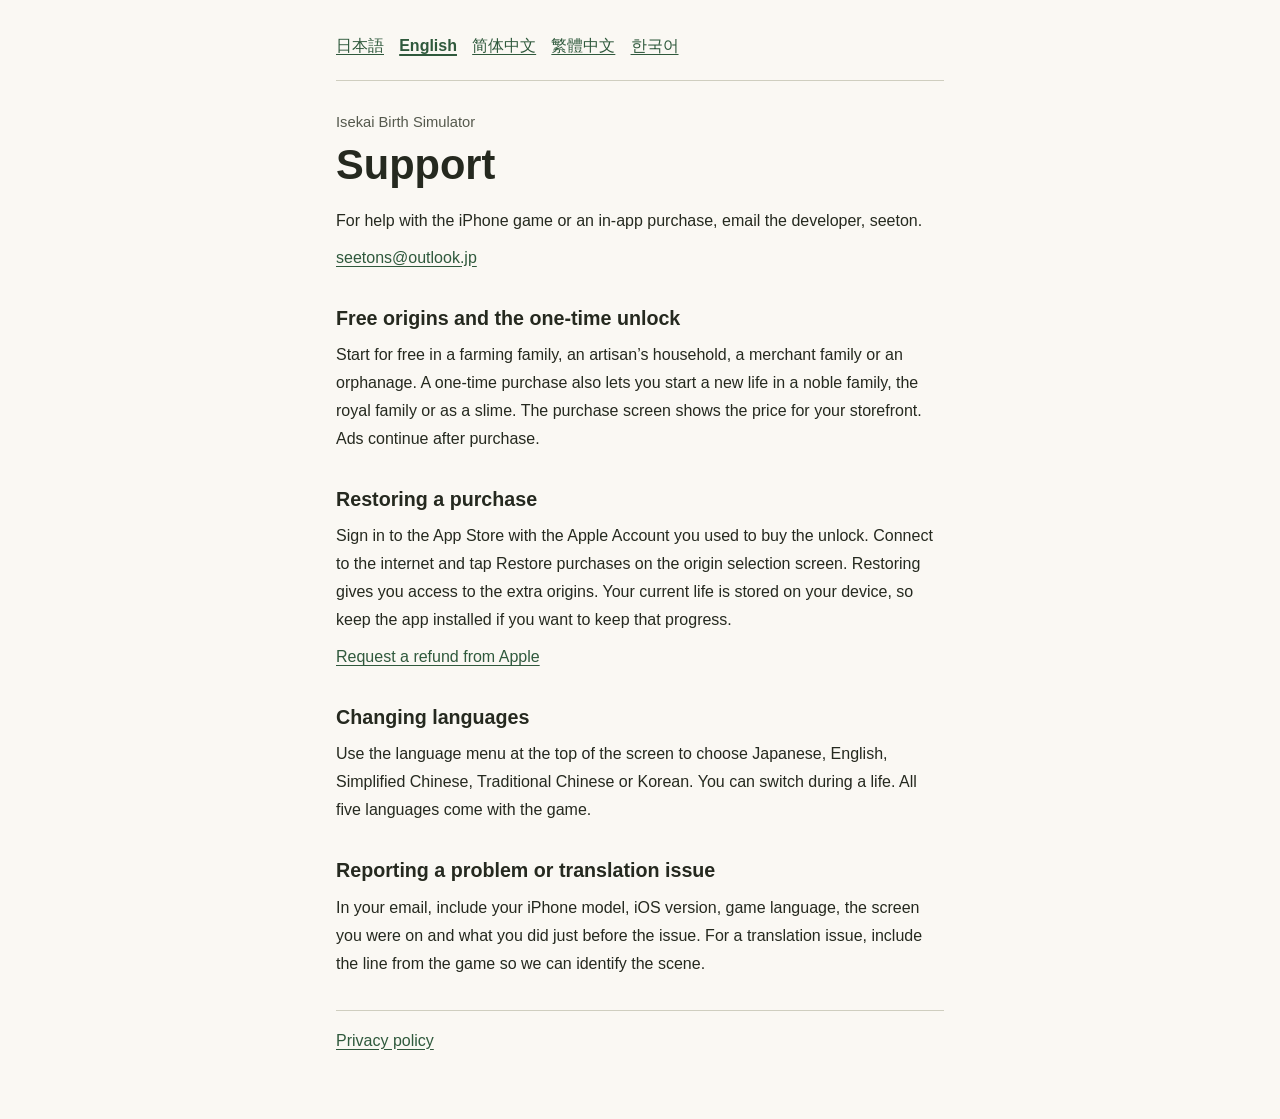
==== isekai/support.html @ 12c0a6ea "Publish privacy and support pages for Isekai Birth Simulator" ====
<!doctype html>
<html lang="ja">
<head>
<meta charset="utf-8">
<meta name="viewport" content="width=device-width, initial-scale=1">
<title>サポート · 異世界ライフシミュレーター</title>
<link rel="stylesheet" href="style.css">
<script src="language.js" defer></script>
</head>
<body>
<nav aria-label="Language"><a href="#ja" hreflang="ja" lang="ja">日本語</a>
<a href="#en" hreflang="en" lang="en">English</a>
<a href="#zh-Hans" hreflang="zh-Hans" lang="zh-Hans">简体中文</a>
<a href="#zh-Hant" hreflang="zh-Hant" lang="zh-Hant">繁體中文</a>
<a href="#ko" hreflang="ko" lang="ko">한국어</a></nav>
<main><article id="ja" lang="ja" data-title="サポート · 異世界ライフシミュレーター">
<p class="app">異世界ライフシミュレーター</p>
<h1>サポート</h1>
<p>iPhone 版の使い方や購入に関するお問い合わせは、開発者の seeton がメールで受け付けています。</p>
<p><a href="mailto:seetons@outlook.jp">seetons@outlook.jp</a></p>
<h2>無料で選べる出生と買い切り購入</h2>
<p>農家・職人の家・商家・孤児院の4種類で無料で始められます。「すべての出生を解放」を一度購入すると、新しい人生で貴族の家・王家・スライムも選べます。購入画面にはお使いのストアでの価格が表示されます。購入後も広告は表示されます。</p>
<h2>購入した出生をもう一度使うには</h2>
<p>購入時と同じ Apple Account で App Store にサインインし、インターネットに接続してから、出生を選ぶ画面の「購入を復元」をタップしてください。復元の対象は追加の出生です。進行中の人生は端末に保存されるため、セーブが必要なときはアプリを削除しないでください。</p>
<p><a href="https://reportaproblem.apple.com/">Apple に返金を申請する</a></p>
<h2>言語の切り替え</h2>
<p>画面上部の言語メニューで日本語・英語・簡体字中国語・繁体字中国語・韓国語を選べます。同じ人生の途中でも切り替えられ、ダウンロードは不要です。</p>
<h2>不具合や翻訳のご連絡</h2>
<p>お使いの iPhone、iOS のバージョン、ゲーム内の言語、問題が起きた画面と直前の操作をメールでお知らせください。翻訳については、該当の文章を添えていただくと場面を特定しやすくなります。</p>
<footer><a href="privacy.html#ja">プライバシーポリシー</a></footer>
</article>
<article id="en" lang="en" data-title="Support · Isekai Birth Simulator">
<p class="app">Isekai Birth Simulator</p>
<h1>Support</h1>
<p>For help with the iPhone game or an in-app purchase, email the developer, seeton.</p>
<p><a href="mailto:seetons@outlook.jp">seetons@outlook.jp</a></p>
<h2>Free origins and the one-time unlock</h2>
<p>Start for free in a farming family, an artisan’s household, a merchant family or an orphanage. A one-time purchase also lets you start a new life in a noble family, the royal family or as a slime. The purchase screen shows the price for your storefront. Ads continue after purchase.</p>
<h2>Restoring a purchase</h2>
<p>Sign in to the App Store with the Apple Account you used to buy the unlock. Connect to the internet and tap Restore purchases on the origin selection screen. Restoring gives you access to the extra origins. Your current life is stored on your device, so keep the app installed if you want to keep that progress.</p>
<p><a href="https://reportaproblem.apple.com/">Request a refund from Apple</a></p>
<h2>Changing languages</h2>
<p>Use the language menu at the top of the screen to choose Japanese, English, Simplified Chinese, Traditional Chinese or Korean. You can switch during a life. All five languages come with the game.</p>
<h2>Reporting a problem or translation issue</h2>
<p>In your email, include your iPhone model, iOS version, game language, the screen you were on and what you did just before the issue. For a translation issue, include the line from the game so we can identify the scene.</p>
<footer><a href="privacy.html#en">Privacy policy</a></footer>
</article>
<article id="zh-Hans" lang="zh-Hans" data-title="支持 · 异世界人生模拟器">
<p class="app">异世界人生模拟器</p>
<h1>支持</h1>
<p>如果你在 iPhone 版游戏或应用内购买方面遇到问题，可以通过电子邮件联系开发者 seeton。</p>
<p><a href="mailto:seetons@outlook.jp">seetons@outlook.jp</a></p>
<h2>免费出身和一次性解锁</h2>
<p>免费即可从农家、工匠之家、商家或孤儿院开始。一次购买即可在开始新人生时选择贵族之家、王室或史莱姆。购买界面会显示你所在商店的价格。购买后仍会显示广告。</p>
<h2>如何恢复购买</h2>
<p>使用购买时的 Apple 账户登录 App Store，连接网络，在选择出身的界面轻点“恢复购买”。恢复后即可再次使用额外出身。你当前的人生进度保存在设备上，想保留进度时请保留应用。</p>
<p><a href="https://reportaproblem.apple.com/">向 Apple 申请退款</a></p>
<h2>切换语言</h2>
<p>在画面顶部的语言菜单中，可选择日语、英语、简体中文、繁体中文或韩语。游玩途中也能切换，所有译文均已随游戏安装。</p>
<h2>反馈问题或翻译错误</h2>
<p>请在邮件中写明 iPhone 机型、iOS 版本、游戏语言、出现问题的界面及此前的操作。若要反馈翻译问题，请附上相关原句，方便我们找到对应场景。</p>
<footer><a href="privacy.html#zh-Hans">隐私政策</a></footer>
</article>
<article id="zh-Hant" lang="zh-Hant" data-title="支援 · 異世界人生模擬器">
<p class="app">異世界人生模擬器</p>
<h1>支援</h1>
<p>對 iPhone 版遊戲或 App 內購買項目有疑問時，可透過電子郵件聯絡開發者 seeton。</p>
<p><a href="mailto:seetons@outlook.jp">seetons@outlook.jp</a></p>
<h2>免費出身與一次購買</h2>
<p>你可以免費投生在農家、工匠之家、商家或孤兒院。購買一次後，開始新人生時也能選擇貴族之家、王室或史萊姆。購買畫面會顯示所在地區商店的價格。購買後仍會顯示廣告。</p>
<h2>如何回復購買項目</h2>
<p>使用當時購買的 Apple 帳號登入 App Store，連上網路後，在選擇出身的畫面點選「回復購買項目」。回復後即可再次使用額外的出身。目前的人生進度儲存在裝置上，若想保留進度，請保留 App。</p>
<p><a href="https://reportaproblem.apple.com/">向 Apple 申請退款</a></p>
<h2>切換語言</h2>
<p>在畫面頂端的語言選單，可以選擇日文、英文、簡體中文、繁體中文或韓文。即使玩到一半也能切換，所有譯文都已隨遊戲安裝。</p>
<h2>回報問題或翻譯錯誤</h2>
<p>請在信中註明 iPhone 機型、iOS 版本、遊戲語言、發生問題的畫面，以及當時做了哪些操作。如果是翻譯問題，請附上遊戲中的句子，方便我們找到對應的場景。</p>
<footer><a href="privacy.html#zh-Hant">隱私權政策</a></footer>
</article>
<article id="ko" lang="ko" data-title="고객 지원 · 이세계 인생 시뮬레이터">
<p class="app">이세계 인생 시뮬레이터</p>
<h1>고객 지원</h1>
<p>iPhone 게임 이용이나 앱 내 구입에 관해 궁금한 점은 개발자 seeton에게 이메일로 문의해 주세요.</p>
<p><a href="mailto:seetons@outlook.jp">seetons@outlook.jp</a></p>
<h2>무료 출신과 한 번으로 끝나는 구입</h2>
<p>농가, 장인의 집, 상인의 집, 고아원에서 무료로 시작할 수 있습니다. 한 번 구입하면 새로운 삶을 시작할 때 귀족 가문, 왕가, 슬라임도 선택할 수 있습니다. 구입 화면에는 현재 이용하는 스토어의 가격이 표시됩니다. 구입 후에도 광고는 계속 표시됩니다.</p>
<h2>구입한 출신 복원하기</h2>
<p>구입할 때 사용한 Apple 계정으로 App Store에 로그인하세요. 인터넷에 연결한 뒤 출신 선택 화면에서 ‘구매 복원’을 누르면 추가 출신을 다시 이용할 수 있습니다. 진행 중인 삶은 기기에 저장되므로 진행 상황을 유지하려면 앱을 삭제하지 마세요.</p>
<p><a href="https://reportaproblem.apple.com/">Apple에 환불 요청하기</a></p>
<h2>언어 바꾸기</h2>
<p>화면 상단의 언어 메뉴에서 일본어, 영어, 중국어 간체, 중국어 번체 또는 한국어를 선택하세요. 플레이 도중에도 바꿀 수 있으며, 모든 번역문이 게임에 포함되어 있습니다.</p>
<h2>오류 및 번역 제보</h2>
<p>iPhone 모델, iOS 버전, 게임 언어, 문제가 발생한 화면과 직전에 한 조작을 이메일에 적어 주세요. 번역 관련 문의에는 해당 문장을 함께 적어 주시면 장면을 찾는 데 도움이 됩니다.</p>
<footer><a href="privacy.html#ko">개인정보 처리방침</a></footer>
</article></main>
</body>
</html>
---- isekai/style.css ----
:root {
  color-scheme: light dark;
  --background: #faf8f3;
  --ink: #25291f;
  --muted: #55594d;
  --line: #cfcebf;
  --link: #2f593c;
  font-family: -apple-system, BlinkMacSystemFont, "Hiragino Sans", sans-serif;
  color: var(--ink);
  background: var(--background);
  line-height: 1.75;
}
@media (prefers-color-scheme: dark) {
  :root {
    --background: #1b1e1a;
    --ink: #eeeede;
    --muted: #c1c7b9;
    --line: #51564e;
    --link: #b7d8ac;
  }
}
* { box-sizing: border-box; }
body { margin: 0 auto; max-width: 46rem; padding: 1.5rem max(1rem, 5%) 4rem; }
nav { display: flex; flex-wrap: wrap; gap: .2rem .95rem; border-bottom: 1px solid var(--line); padding-bottom: .75rem; }
nav a { display: inline-flex; align-items: center; min-height: 44px; }
nav a[aria-current] { font-weight: 700; text-decoration-thickness: 2px; }
article { padding-top: 1.8rem; }
article[hidden] { display: none; }
.app { color: var(--muted); font-size: .92rem; margin: 0; }
h1 { font-size: clamp(1.9rem, 5vw, 2.6rem); line-height: 1.25; margin: .2rem 0 1rem; }
h2 { font-size: 1.23rem; line-height: 1.45; margin: 2rem 0 .35rem; }
p { margin: .55rem 0; }
a { color: var(--link); text-underline-offset: .18em; }
a:focus-visible { outline: 2px solid var(--link); outline-offset: 3px; }
footer { margin-top: 2rem; padding-top: 1rem; border-top: 1px solid var(--line); }
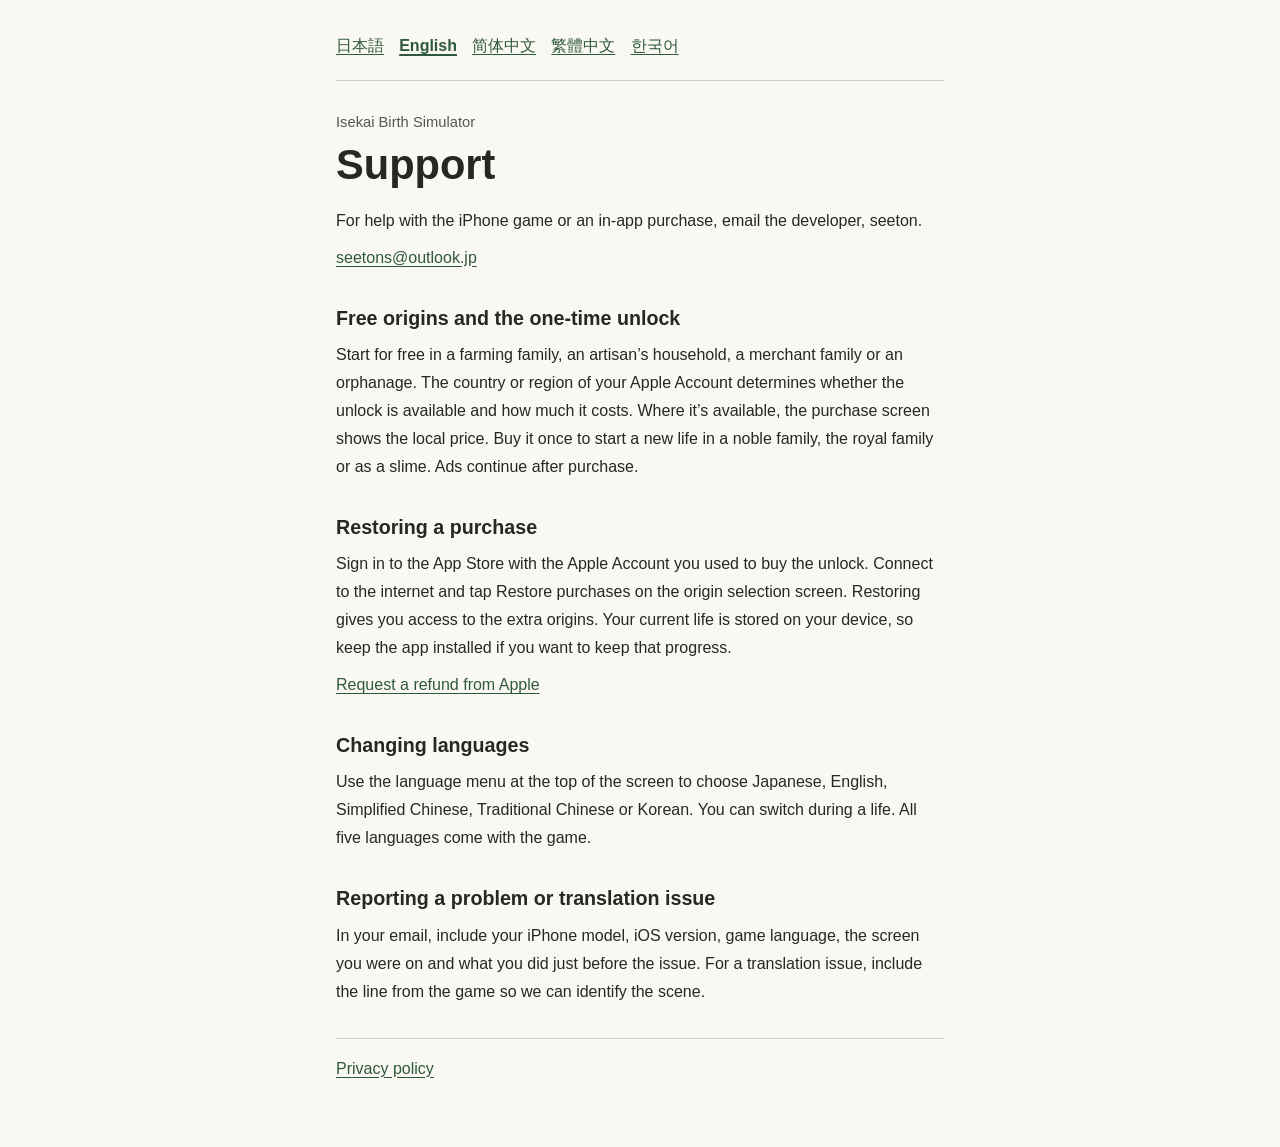
==== commit 42ab56bf: "Clarify storefront availability for the Isekai origin unlock" ====
--- a/isekai/support.html
+++ b/isekai/support.html
@@ -19,7 +19,7 @@
 <p>iPhone 版の使い方や購入に関するお問い合わせは、開発者の seeton がメールで受け付けています。</p>
 <p><a href="mailto:seetons@outlook.jp">seetons@outlook.jp</a></p>
 <h2>無料で選べる出生と買い切り購入</h2>
-<p>農家・職人の家・商家・孤児院の4種類で無料で始められます。「すべての出生を解放」を一度購入すると、新しい人生で貴族の家・王家・スライムも選べます。購入画面にはお使いのストアでの価格が表示されます。購入後も広告は表示されます。</p>
+<p>農家・職人の家・商家・孤児院の4種類で無料で始められます。「すべての出生を解放」の販売の有無と価格は、Apple Account の国または地域によって決まります。販売地域では、購入画面に表示された価格で一度購入すると、新しい人生で貴族の家・王家・スライムも選べます。購入後も広告は表示されます。</p>
 <h2>購入した出生をもう一度使うには</h2>
 <p>購入時と同じ Apple Account で App Store にサインインし、インターネットに接続してから、出生を選ぶ画面の「購入を復元」をタップしてください。復元の対象は追加の出生です。進行中の人生は端末に保存されるため、セーブが必要なときはアプリを削除しないでください。</p>
 <p><a href="https://reportaproblem.apple.com/">Apple に返金を申請する</a></p>
@@ -35,7 +35,7 @@
 <p>For help with the iPhone game or an in-app purchase, email the developer, seeton.</p>
 <p><a href="mailto:seetons@outlook.jp">seetons@outlook.jp</a></p>
 <h2>Free origins and the one-time unlock</h2>
-<p>Start for free in a farming family, an artisan’s household, a merchant family or an orphanage. A one-time purchase also lets you start a new life in a noble family, the royal family or as a slime. The purchase screen shows the price for your storefront. Ads continue after purchase.</p>
+<p>Start for free in a farming family, an artisan’s household, a merchant family or an orphanage. The country or region of your Apple Account determines whether the unlock is available and how much it costs. Where it’s available, the purchase screen shows the local price. Buy it once to start a new life in a noble family, the royal family or as a slime. Ads continue after purchase.</p>
 <h2>Restoring a purchase</h2>
 <p>Sign in to the App Store with the Apple Account you used to buy the unlock. Connect to the internet and tap Restore purchases on the origin selection screen. Restoring gives you access to the extra origins. Your current life is stored on your device, so keep the app installed if you want to keep that progress.</p>
 <p><a href="https://reportaproblem.apple.com/">Request a refund from Apple</a></p>
@@ -51,7 +51,7 @@
 <p>如果你在 iPhone 版游戏或应用内购买方面遇到问题，可以通过电子邮件联系开发者 seeton。</p>
 <p><a href="mailto:seetons@outlook.jp">seetons@outlook.jp</a></p>
 <h2>免费出身和一次性解锁</h2>
-<p>免费即可从农家、工匠之家、商家或孤儿院开始。一次购买即可在开始新人生时选择贵族之家、王室或史莱姆。购买界面会显示你所在商店的价格。购买后仍会显示广告。</p>
+<p>免费即可从农家、工匠之家、商家或孤儿院开始。能否购买额外出身以及购买价格，取决于你的 Apple 账户所设的国家或地区。如果当地商店提供这项购买，购买界面会显示当地价格。购买一次，开始新人生时就能选择贵族之家、王室或史莱姆。购买后仍会显示广告。</p>
 <h2>如何恢复购买</h2>
 <p>使用购买时的 Apple 账户登录 App Store，连接网络，在选择出身的界面轻点“恢复购买”。恢复后即可再次使用额外出身。你当前的人生进度保存在设备上，想保留进度时请保留应用。</p>
 <p><a href="https://reportaproblem.apple.com/">向 Apple 申请退款</a></p>
@@ -67,7 +67,7 @@
 <p>對 iPhone 版遊戲或 App 內購買項目有疑問時，可透過電子郵件聯絡開發者 seeton。</p>
 <p><a href="mailto:seetons@outlook.jp">seetons@outlook.jp</a></p>
 <h2>免費出身與一次購買</h2>
-<p>你可以免費投生在農家、工匠之家、商家或孤兒院。購買一次後，開始新人生時也能選擇貴族之家、王室或史萊姆。購買畫面會顯示所在地區商店的價格。購買後仍會顯示廣告。</p>
+<p>你可以免費投生在農家、工匠之家、商家或孤兒院。能否購買額外出身及其價格，取決於你的 Apple 帳號所設定的國家或地區。如果當地商店有販售，購買畫面會顯示當地價格。購買一次後，開始新人生時就能選擇貴族之家、王室或史萊姆。購買後仍會顯示廣告。</p>
 <h2>如何回復購買項目</h2>
 <p>使用當時購買的 Apple 帳號登入 App Store，連上網路後，在選擇出身的畫面點選「回復購買項目」。回復後即可再次使用額外的出身。目前的人生進度儲存在裝置上，若想保留進度，請保留 App。</p>
 <p><a href="https://reportaproblem.apple.com/">向 Apple 申請退款</a></p>
@@ -83,7 +83,7 @@
 <p>iPhone 게임 이용이나 앱 내 구입에 관해 궁금한 점은 개발자 seeton에게 이메일로 문의해 주세요.</p>
 <p><a href="mailto:seetons@outlook.jp">seetons@outlook.jp</a></p>
 <h2>무료 출신과 한 번으로 끝나는 구입</h2>
-<p>농가, 장인의 집, 상인의 집, 고아원에서 무료로 시작할 수 있습니다. 한 번 구입하면 새로운 삶을 시작할 때 귀족 가문, 왕가, 슬라임도 선택할 수 있습니다. 구입 화면에는 현재 이용하는 스토어의 가격이 표시됩니다. 구입 후에도 광고는 계속 표시됩니다.</p>
+<p>농가, 장인의 집, 상인의 집, 고아원에서 무료로 시작할 수 있습니다. 추가 출신의 구입 가능 여부와 가격은 Apple 계정에 설정된 국가 또는 지역에 따라 달라집니다. 이 상품을 판매하는 지역에서는 구입 화면에 현지 가격이 표시됩니다. 한 번 구입하면 새로운 삶을 시작할 때 귀족 가문, 왕가, 슬라임도 선택할 수 있습니다. 구입 후에도 광고는 계속 표시됩니다.</p>
 <h2>구입한 출신 복원하기</h2>
 <p>구입할 때 사용한 Apple 계정으로 App Store에 로그인하세요. 인터넷에 연결한 뒤 출신 선택 화면에서 ‘구매 복원’을 누르면 추가 출신을 다시 이용할 수 있습니다. 진행 중인 삶은 기기에 저장되므로 진행 상황을 유지하려면 앱을 삭제하지 마세요.</p>
 <p><a href="https://reportaproblem.apple.com/">Apple에 환불 요청하기</a></p>
